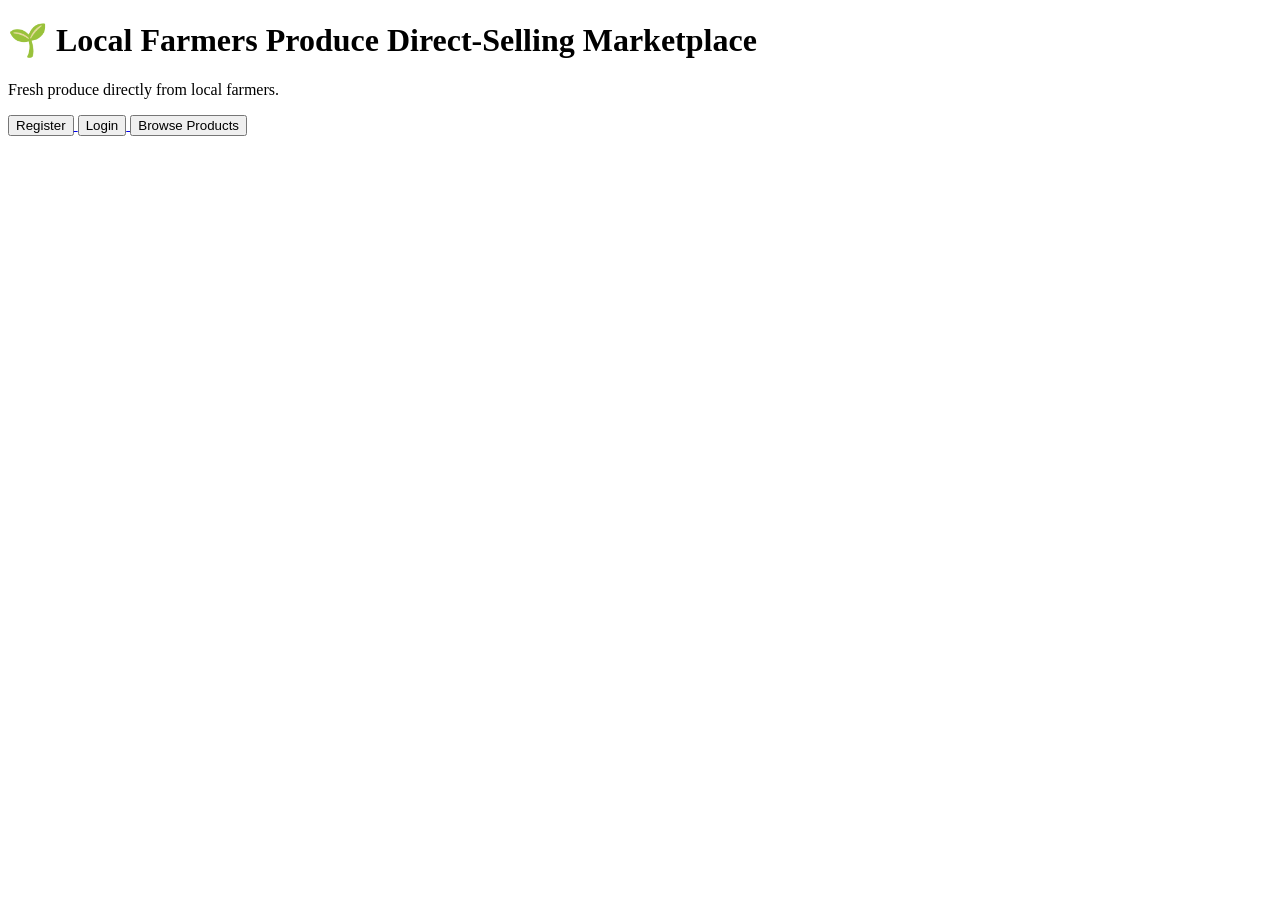
==== frontend/templates/index.html @ 4906ea1b "Implement marketplace database and product features" ====
<!DOCTYPE html>
<html>
<head>
    <title>Local Farmers Marketplace</title>
    <link rel="stylesheet" href="{{ url_for('static', filename='style.css') }}">
</head>

<body>

    <h1>🌱 Local Farmers Produce Direct-Selling Marketplace</h1>

    <p>Fresh produce directly from local farmers.</p>

    <a href="/register">
    <button type="button">Register</button>
    </a>
    <a href="/login">
        <button type="button">Login</button>
    </a>
    <a href="/products">
        <button type="button">Browse Products</button>
    </a>

</body>
</html>
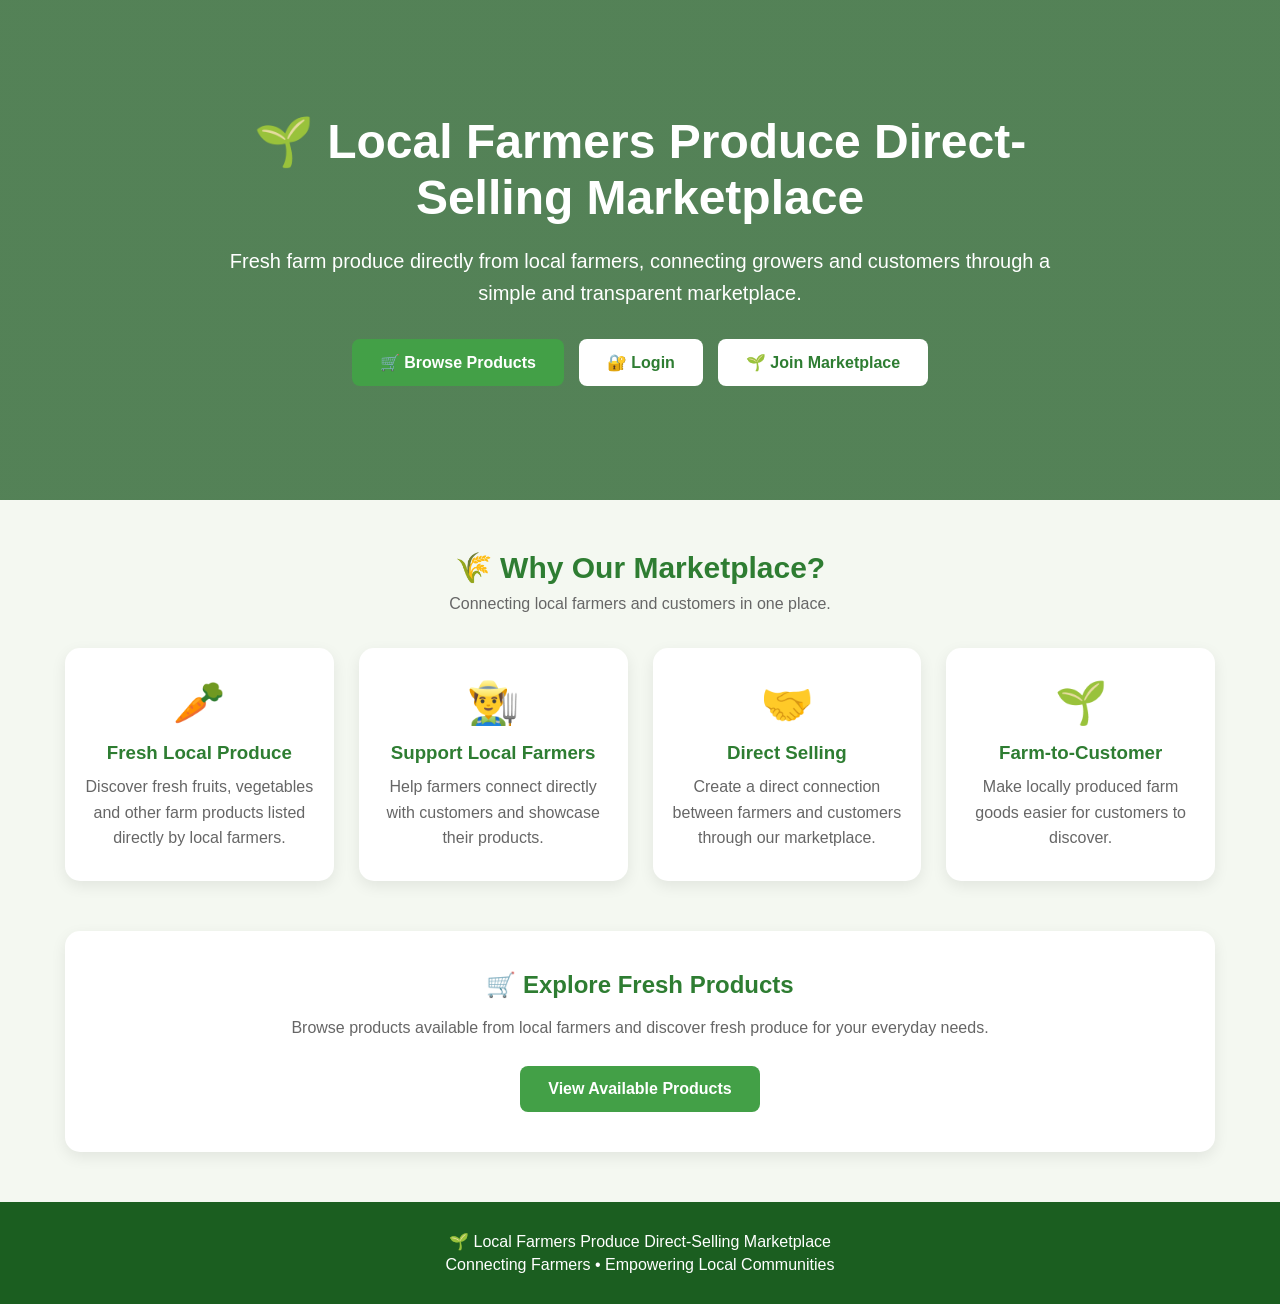
==== commit c0344488: "Update marketplace features and clean project structure" ====
--- a/frontend/templates/index.html
+++ b/frontend/templates/index.html
@@ -1,25 +1,359 @@
 <!DOCTYPE html>
-<html>
+<html lang="en">
+
 <head>
+    <meta charset="UTF-8">
+    <meta name="viewport" content="width=device-width, initial-scale=1.0">
+
     <title>Local Farmers Marketplace</title>
-    <link rel="stylesheet" href="{{ url_for('static', filename='style.css') }}">
+
+    <style>
+        * {
+            box-sizing: border-box;
+            margin: 0;
+            padding: 0;
+            font-family: Arial, sans-serif;
+        }
+
+        body {
+            background: #f4f8f1;
+            color: #263b2a;
+        }
+
+        /* Hero Section */
+
+        .hero {
+            min-height: 500px;
+            display: flex;
+            align-items: center;
+            justify-content: center;
+            text-align: center;
+            padding: 50px 20px;
+
+            background:
+                linear-gradient(
+                    rgba(30, 90, 35, 0.75),
+                    rgba(30, 90, 35, 0.75)
+                ),
+                url("https://images.unsplash.com/photo-1464226184884-fa280b87c399?auto=format&fit=crop&w=1600&q=80");
+
+            background-size: cover;
+            background-position: center;
+            color: white;
+        }
+
+        .hero-content {
+            max-width: 850px;
+        }
+
+        .hero h1 {
+            font-size: 48px;
+            margin-bottom: 20px;
+        }
+
+        .hero p {
+            font-size: 20px;
+            line-height: 1.6;
+            margin-bottom: 30px;
+        }
+
+        /* Buttons */
+
+        .button-group {
+            display: flex;
+            justify-content: center;
+            gap: 15px;
+            flex-wrap: wrap;
+        }
+
+        .button {
+            display: inline-block;
+            padding: 14px 28px;
+            border-radius: 8px;
+            text-decoration: none;
+            font-weight: bold;
+            font-size: 16px;
+            background: white;
+            color: #2e7d32;
+            transition: 0.2s;
+        }
+
+        .button:hover {
+            transform: translateY(-3px);
+        }
+
+        .button.primary {
+            background: #43a047;
+            color: white;
+        }
+
+        /* About Section */
+
+        .container {
+            width: 90%;
+            max-width: 1150px;
+            margin: 50px auto;
+        }
+
+        .section-title {
+            text-align: center;
+            margin-bottom: 35px;
+        }
+
+        .section-title h2 {
+            font-size: 30px;
+            color: #2e7d32;
+            margin-bottom: 10px;
+        }
+
+        .section-title p {
+            color: #666;
+        }
+
+        /* Feature Cards */
+
+        .features {
+            display: grid;
+            grid-template-columns: repeat(auto-fit, minmax(230px, 1fr));
+            gap: 25px;
+        }
+
+        .feature-card {
+            background: white;
+            padding: 30px 20px;
+            text-align: center;
+            border-radius: 15px;
+            box-shadow: 0 5px 15px rgba(0, 0, 0, 0.08);
+            transition: 0.2s;
+        }
+
+        .feature-card:hover {
+            transform: translateY(-5px);
+        }
+
+        .feature-icon {
+            font-size: 42px;
+            margin-bottom: 15px;
+        }
+
+        .feature-card h3 {
+            color: #2e7d32;
+            margin-bottom: 10px;
+        }
+
+        .feature-card p {
+            color: #666;
+            line-height: 1.6;
+        }
+
+        /* Marketplace Section */
+
+        .marketplace {
+            background: white;
+            border-radius: 15px;
+            padding: 40px;
+            text-align: center;
+            box-shadow: 0 5px 15px rgba(0, 0, 0, 0.08);
+        }
+
+        .marketplace h2 {
+            color: #2e7d32;
+            margin-bottom: 15px;
+        }
+
+        .marketplace p {
+            color: #666;
+            line-height: 1.7;
+            margin-bottom: 25px;
+        }
+
+        /* Footer */
+
+        footer {
+            background: #1b5e20;
+            color: white;
+            text-align: center;
+            padding: 25px;
+            margin-top: 50px;
+        }
+
+        footer p {
+            margin: 5px;
+        }
+
+        /* Mobile */
+
+        @media (max-width: 600px) {
+
+            .hero {
+                min-height: 450px;
+            }
+
+            .hero h1 {
+                font-size: 34px;
+            }
+
+            .hero p {
+                font-size: 17px;
+            }
+
+            .container {
+                width: 94%;
+            }
+        }
+    </style>
 </head>
 
 <body>
 
-    <h1>🌱 Local Farmers Produce Direct-Selling Marketplace</h1>
-
-    <p>Fresh produce directly from local farmers.</p>
-
-    <a href="/register">
-    <button type="button">Register</button>
-    </a>
-    <a href="/login">
-        <button type="button">Login</button>
-    </a>
-    <a href="/products">
-        <button type="button">Browse Products</button>
-    </a>
+    <!-- Hero Section -->
+
+    <section class="hero">
+
+        <div class="hero-content">
+
+            <h1>🌱 Local Farmers Produce Direct-Selling Marketplace</h1>
+
+            <p>
+                Fresh farm produce directly from local farmers,
+                connecting growers and customers through a simple
+                and transparent marketplace.
+            </p>
+
+            <div class="button-group">
+
+                <a href="/products" class="button primary">
+                    🛒 Browse Products
+                </a>
+
+                <a href="/login" class="button">
+                    🔐 Login
+                </a>
+
+                <a href="/register" class="button">
+                    🌱 Join Marketplace
+                </a>
+
+            </div>
+
+        </div>
+
+    </section>
+
+
+    <!-- Why Choose Us -->
+
+    <div class="container">
+
+        <div class="section-title">
+
+            <h2>🌾 Why Our Marketplace?</h2>
+
+            <p>
+                Connecting local farmers and customers in one place.
+            </p>
+
+        </div>
+
+
+        <div class="features">
+
+            <div class="feature-card">
+
+                <div class="feature-icon">🥕</div>
+
+                <h3>Fresh Local Produce</h3>
+
+                <p>
+                    Discover fresh fruits, vegetables and other
+                    farm products listed directly by local farmers.
+                </p>
+
+            </div>
+
+
+            <div class="feature-card">
+
+                <div class="feature-icon">👨‍🌾</div>
+
+                <h3>Support Local Farmers</h3>
+
+                <p>
+                    Help farmers connect directly with customers
+                    and showcase their products.
+                </p>
+
+            </div>
+
+
+            <div class="feature-card">
+
+                <div class="feature-icon">🤝</div>
+
+                <h3>Direct Selling</h3>
+
+                <p>
+                    Create a direct connection between farmers
+                    and customers through our marketplace.
+                </p>
+
+            </div>
+
+
+            <div class="feature-card">
+
+                <div class="feature-icon">🌱</div>
+
+                <h3>Farm-to-Customer</h3>
+
+                <p>
+                    Make locally produced farm goods easier
+                    for customers to discover.
+                </p>
+
+            </div>
+
+        </div>
+
+    </div>
+
+
+    <!-- Marketplace Section -->
+
+    <div class="container">
+
+        <div class="marketplace">
+
+            <h2>🛒 Explore Fresh Products</h2>
+
+            <p>
+                Browse products available from local farmers
+                and discover fresh produce for your everyday needs.
+            </p>
+
+            <a href="/products" class="button primary">
+                View Available Products
+            </a>
+
+        </div>
+
+    </div>
+
+
+    <!-- Footer -->
+
+    <footer>
+
+        <p>
+            🌱 Local Farmers Produce Direct-Selling Marketplace
+        </p>
+
+        <p>
+            Connecting Farmers • Empowering Local Communities
+        </p>
+
+    </footer>
 
 </body>
+
 </html>
